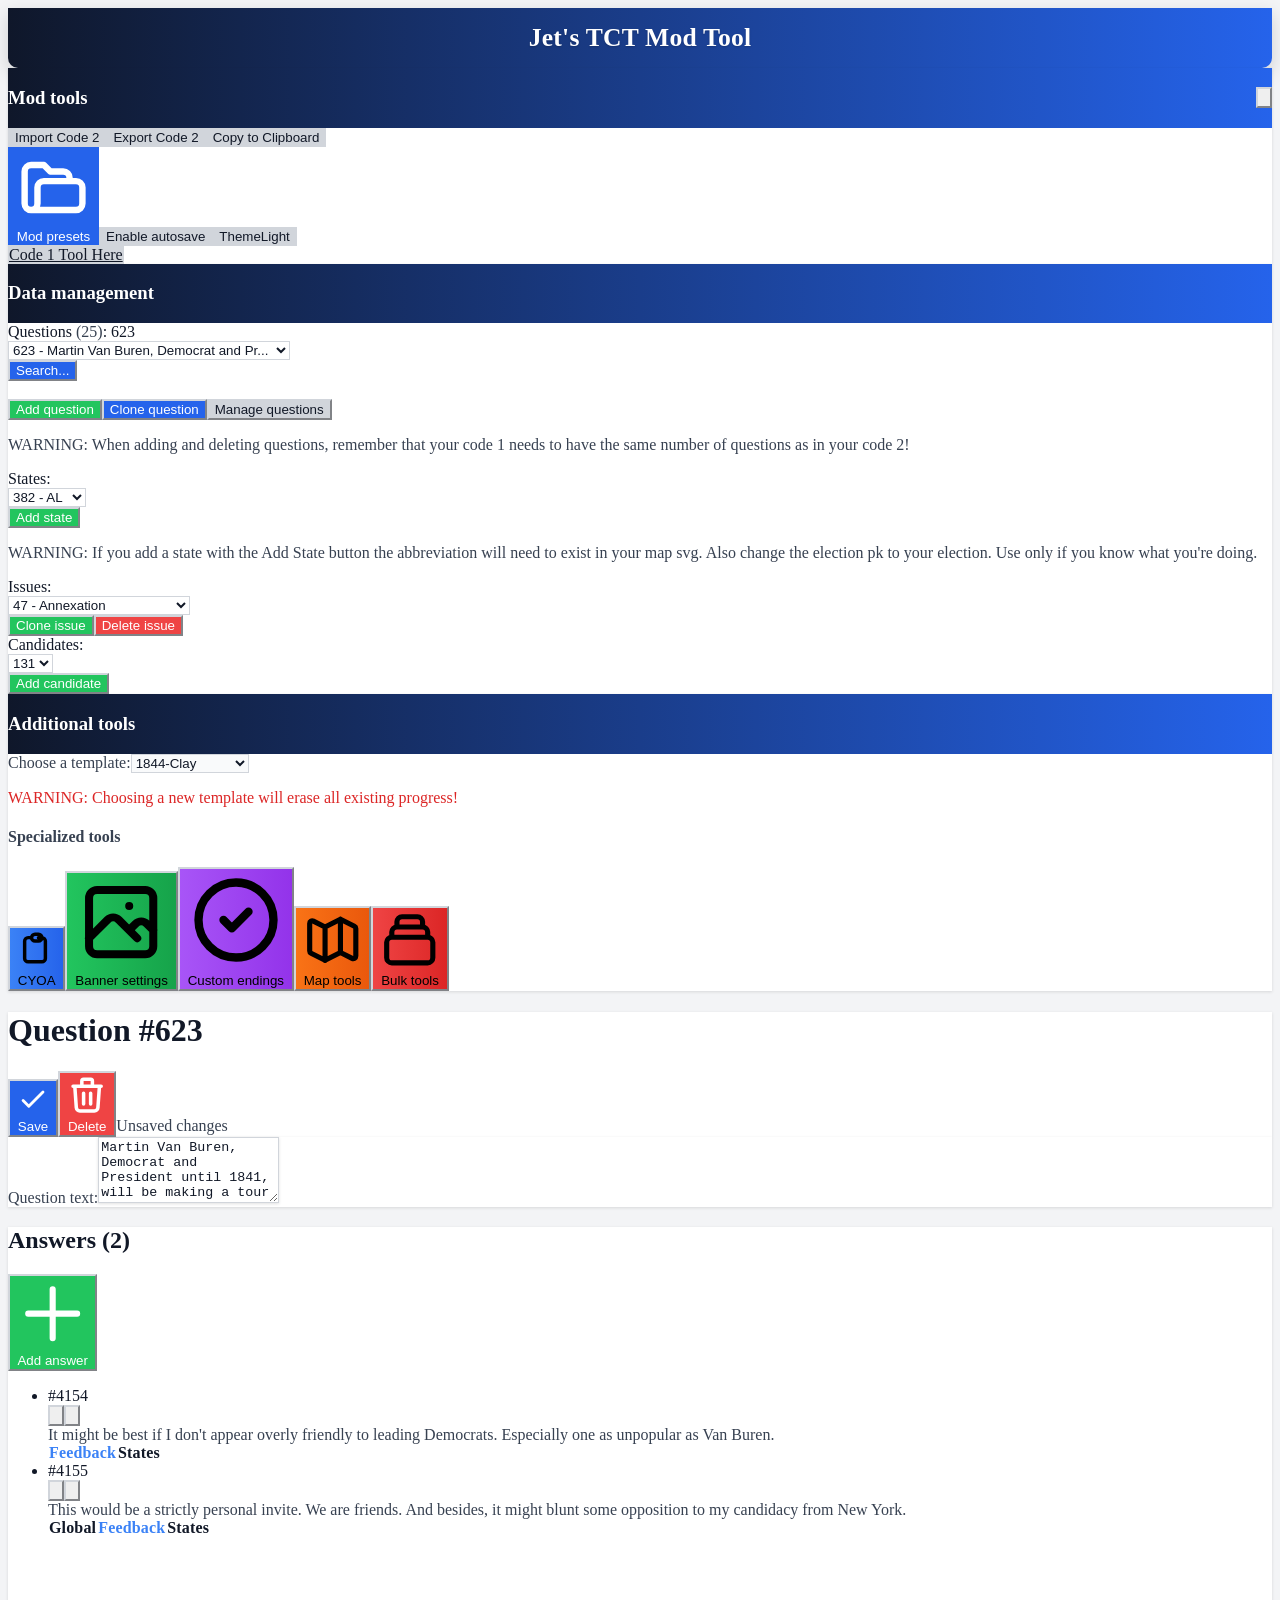
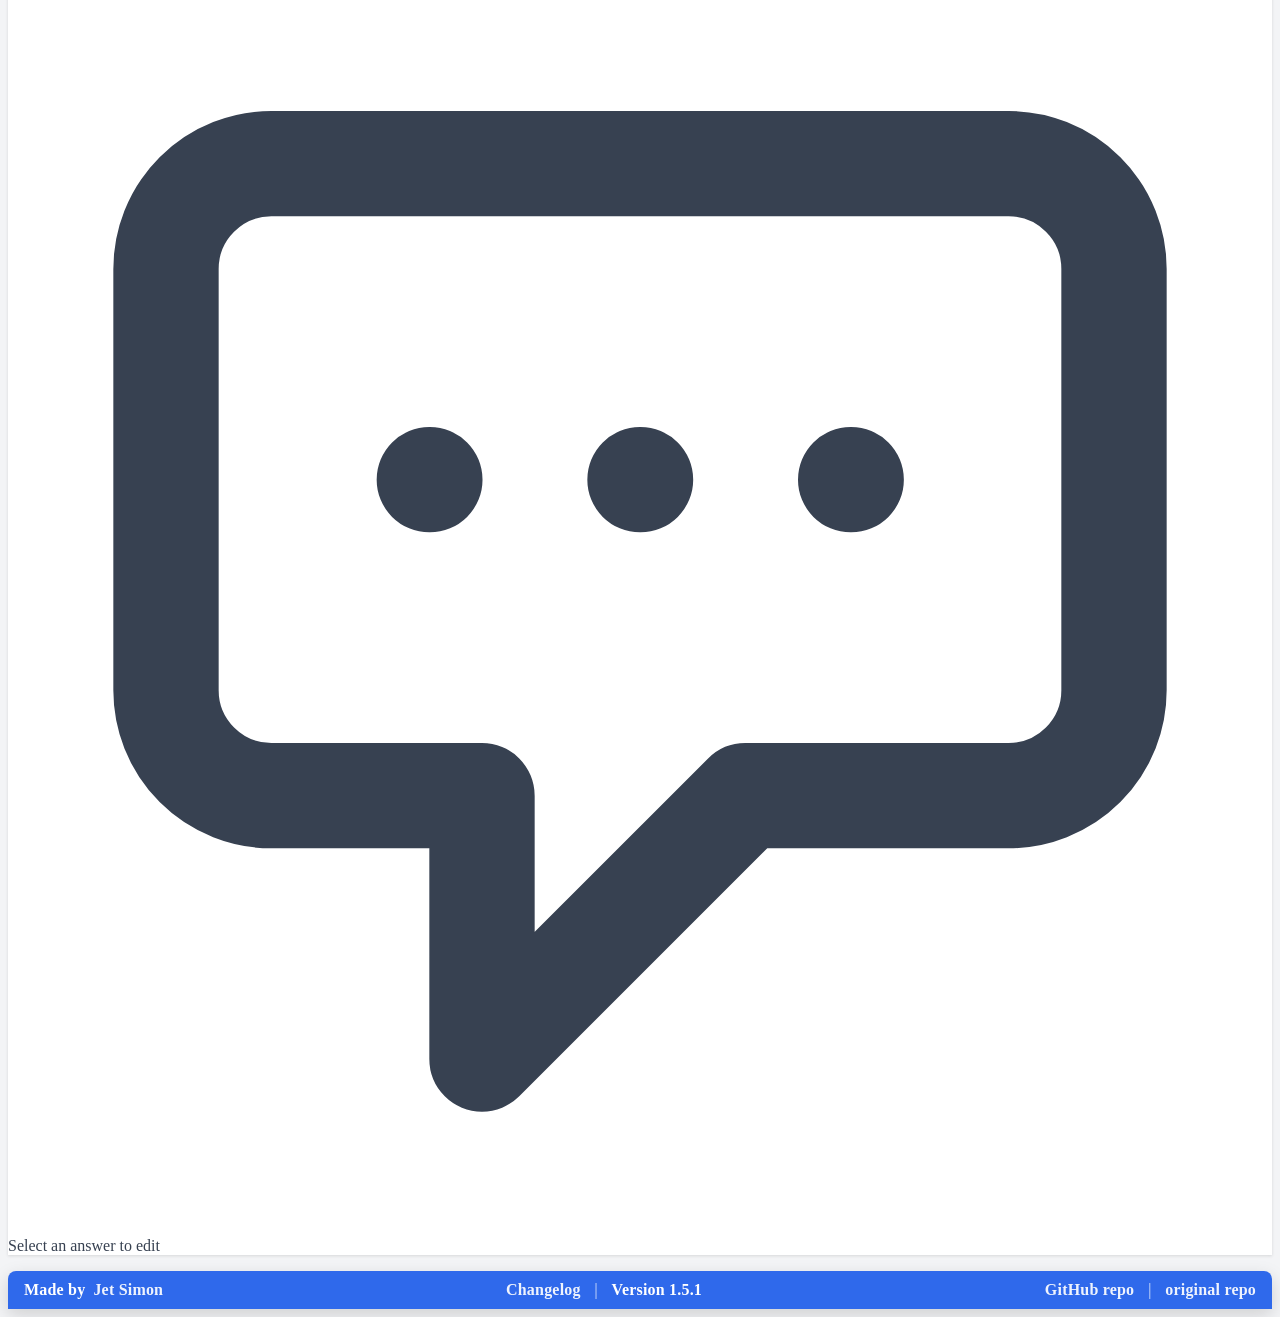
==== index.html @ e5948249 "formatting fix" ====
<!DOCTYPE html>
<html lang="en">

<head>
    <meta charset="UTF-8">
    <title>Jet's TCT Mod Tool</title>
    <meta name="viewport" content="width=device-width, initial-scale=1.0">
    <meta name="description" content="A tool for modding The Campaign Trail mods">
    <meta name="theme-color" content="#2563eb">

    <meta property="og:type" content="website">
    <meta property="og:url" content="https://strawberrymaster.github.io/tct-mod-tool/">
    <meta property="og:title" content="TCT Mod Tool">
    <meta property="og:description" content="A tool for modding The Campaign Trail mods, based off the original Jet's TCT Mod Tool">
    <meta property="og:image" content="https://i.pinimg.com/webp85/1200x/ae/42/0b/ae420b41441f707dc38dda3d0049e1ad.webp">
    <meta property="og:site_name" content="TCT Mod Tool">
    <meta property="og:locale" content="en_US">

    <meta name="twitter:card" content="summary_large_image">
    <meta name="twitter:title" content="TCT Mod Tool">
    <meta name="twitter:description" content="A tool for modding The Campaign Trail mods, based off the original Jet's TCT Mod Tool">
    <meta name="twitter:image" content="https://i.pinimg.com/webp85/1200x/ae/42/0b/ae420b41441f707dc38dda3d0049e1ad.webp">

    <link rel="manifest" href="tct.webmanifest">
    <link rel="icon" type="image/x-icon" href="https://strawberrymaster.github.io/files/wizardry.ico">
    <script src="./js/tailwind.js"></script>
    <script src="./js/vue3.js"></script>

    <style>
        @media only screen and (max-width: 1000px) {
            .starting-margins {
                position: relative !important;
                margin-bottom: 32px;
            }
        }

        .starting-margins {
            background-color: var(--card-bg);
            padding: 8px;
            border-radius: 16px;
            text-align: right;
            position: fixed;
            top: 16px;
            right: 16px;
            max-width: 500px;
        }

        @layer base {

            *,
            ::after,
            ::before,
            ::backdrop,
            ::file-selector-button {
                border-color: var(--border-color, currentColor);
            }
        }

        @layer base {

            button:not(:disabled),
            [role="button"]:not(:disabled) {
                cursor: pointer;
            }
        }

        .mt-2 select {
            background: var(--muted-surface);
        }

        .mt-2 textarea {
            background: var(--input-bg);
        }

        .mt-2 select,
        .mt-2 textarea {
            border-color: var(--border-color);
            box-shadow: none;
        }

        .border-blue-500 {
            border-color: var(--accent-blue) !important;
        }

        :root {
            --app-bg: #f3f4f6;
            --app-panel-bg: #e5e7eb;
            --app-editor-bg: #f3f4f6;
            --app-text: #111827;
            --card-bg: rgba(255, 255, 255, 0.65);
            --muted-surface: #e9e9ed;
            --input-bg: #ffffff;
            --border-color: #d1d5db;
            --brand-start: #0f172a;
            --brand-end: #2563eb;
            --header-contrast: #ffffff;
            --footer-bg: rgba(37, 99, 235, 0.95);
            --map-bg: #bfe6ff;
            --map-fill: #ff9494;
            --map-stroke: #111827;
        }

        html[data-theme="sepia"] {
            --app-bg: #f4eadb;
            --app-panel-bg: #eadac4;
            --app-editor-bg: #f8efe3;
            --app-text: #2f2518;
            --card-bg: rgba(255, 248, 236, 0.78);
            --muted-surface: #efe1cd;
            --input-bg: #fffaf2;
            --border-color: #d3c0a7;
            --brand-start: #5f3d1d;
            --brand-end: #c28539;
            --header-contrast: #fff8ed;
            --footer-bg: rgba(181, 122, 54, 0.95);
            --map-bg: #f0dcc2;
            --map-fill: #c97e58;
            --map-stroke: #4d3b2d;
        }

        html[data-theme="dark"] {
            --app-bg: #0b1220;
            --app-panel-bg: #111827;
            --app-editor-bg: #0f172a;
            --app-text: #e5e7eb;
            --card-bg: rgba(31, 41, 55, 0.85);
            --muted-surface: #374151;
            --input-bg: #111827;
            --border-color: #4b5563;
            --brand-start: #020617;
            --brand-end: #1d4ed8;
            --header-contrast: #f9fafb;
            --footer-bg: rgba(30, 64, 175, 0.95);
            --map-bg: #0f2237;
            --map-fill: #73b3ff;
            --map-stroke: #dbeafe;
        }

        html[data-theme="mallard"] {
            --app-bg: #eef3f3;
            --app-panel-bg: #dce5e5;
            --app-editor-bg: #f2f7f7;
            --app-text: #0f1a1a;
            --card-bg: rgba(255, 255, 255, 0.88);
            --muted-surface: #d4e0e0;
            --input-bg: #ffffff;
            --border-color: #b0c4c4;
            --brand-start: #006064;
            --brand-end: #00acc1;
            --header-contrast: #ffffff;
            --footer-bg: rgba(0, 150, 170, 0.92);
            --map-bg: #b2ebf2;
            --map-fill: #ff8a80;
            --map-stroke: #00363a;
        }

        html[data-theme="xp-olive"] {
            --app-bg: #ece9d8;
            --app-panel-bg: #d4d0c8;
            --app-editor-bg: #f0efe7;
            --app-text: #000000;
            --card-bg: rgba(255, 255, 255, 0.85);
            --muted-surface: #e0dccd;
            --input-bg: #ffffff;
            --border-color: #aca899;
            --brand-start: #4a5a1a;
            --brand-end: #8cb43a;
            --header-contrast: #ffffff;
            --footer-bg: rgba(107, 124, 42, 0.95);
            --map-bg: #e8edd0;
            --map-fill: #c97e58;
            --map-stroke: #000000;
        }

        html[data-theme="xp-silver"] {
            --app-bg: #f0f1f4;
            --app-panel-bg: #e0e2e8;
            --app-editor-bg: #f5f6f8;
            --app-text: #111827;
            --card-bg: rgba(255, 255, 255, 0.88);
            --muted-surface: #d4d6de;
            --input-bg: #ffffff;
            --border-color: #c4c7d0;
            --brand-start: #1f2937;
            --brand-end: #4b5563;
            --header-contrast: #ffffff;
            --footer-bg: rgba(75, 85, 99, 0.95);
            --map-bg: #d4d8e0;
            --map-fill: #f87171;
            --map-stroke: #1f2937;
        }

        html[data-theme="sepia"] .effect-chip {
            border-color: #c8b59d;
            box-shadow: inset 0 0 0 1px rgba(101, 67, 33, 0.08);
        }

        html[data-theme="sepia"] .effect-chip--feedback {
            background-color: #f0dbc0 !important;
            border-color: #c0842d !important;
            color: #6b3f19 !important;
        }

        html[data-theme="sepia"] .effect-chip--global {
            background-color: #e9d3ef !important;
            border-color: #a855f7 !important;
            color: #5b2c83 !important;
        }

        html[data-theme="sepia"] .effect-chip--issues {
            background-color: #dcebcf !important;
            border-color: #65a30d !important;
            color: #46621f !important;
        }

        html[data-theme="sepia"] .effect-chip--states {
            background-color: #f2d4bb !important;
            border-color: #ea580c !important;
            color: #8a4d18 !important;
        }

        html[data-theme="sepia"] .effect-chip--variables {
            background-color: #dde1f7 !important;
            border-color: #6366f1 !important;
            color: #3840a0 !important;
        }

        html[data-theme="sepia"] .answer-tab {
            color: #7c6a57 !important;
        }

        html[data-theme="sepia"] .answer-tab:hover {
            color: #4a3927 !important;
            border-color: #b99d80 !important;
            background-color: rgba(221, 200, 171, 0.45);
        }

        html[data-theme="sepia"] .answer-tab.tab-active {
            color: #b45309 !important;
            border-color: #d97706 !important;
            background: linear-gradient(180deg, rgba(240, 220, 193, 0.95), rgba(220, 192, 157, 0.55));
        }

        #map_container svg {
            background-color: var(--map-bg) !important;
            border: 1px solid var(--border-color);
            border-radius: 6px;
        }

        #map_container svg path {
            fill: var(--map-fill) !important;
            stroke: var(--map-stroke) !important;
            stroke-width: 1;
        }

        .effect-chip {
            border: 1px solid transparent;
            font-weight: 600;
            letter-spacing: 0.01em;
        }

        html[data-theme="dark"] .effect-chip {
            border-color: #475569;
            box-shadow: inset 0 0 0 1px rgba(15, 23, 42, 0.25);
        }

        html[data-theme="dark"] .effect-chip--feedback {
            background-color: #1e3a5f !important;
            border-color: #2563eb !important;
            color: #bfdbfe !important;
        }

        html[data-theme="dark"] .effect-chip--global {
            background-color: #3b1363 !important;
            border-color: #7c3aed !important;
            color: #e9d5ff !important;
        }

        html[data-theme="dark"] .effect-chip--issues {
            background-color: #133a28 !important;
            border-color: #22c55e !important;
            color: #bbf7d0 !important;
        }

        html[data-theme="dark"] .effect-chip--states {
            background-color: #5b2d10 !important;
            border-color: #f97316 !important;
            color: #fed7aa !important;
        }

        html[data-theme="dark"] .effect-chip--variables {
            background-color: #312e81 !important;
            border-color: #6366f1 !important;
            color: #c7d2fe !important;
        }

        html[data-theme="dark"] .answer-tab {
            color: #9ca3af !important;
        }

        html[data-theme="dark"] .answer-tab:hover {
            color: #e5e7eb !important;
            border-color: #475569 !important;
            background-color: rgba(30, 41, 59, 0.45);
        }

        html[data-theme="dark"] .answer-tab.tab-active {
            color: #93c5fd !important;
            border-color: #3b82f6 !important;
            background: linear-gradient(180deg, rgba(30, 58, 95, 0.65), rgba(30, 41, 59, 0.1));
        }

        html[data-theme="dark"] .bg-indigo-50 {
            background-color: #1e2a5f !important;
        }
        html[data-theme="dark"] .text-indigo-900 {
            color: #a5b4fc !important;
        }
        html[data-theme="dark"] .border-indigo-100 {
            border-color: #3730a3 !important;
        }
        html[data-theme="dark"] .bg-purple-50 {
            background-color: #2e1a5f !important;
        }
        html[data-theme="dark"] .text-purple-900 {
            color: #c4b5fd !important;
        }
        html[data-theme="dark"] .border-purple-100 {
            border-color: #5b21b6 !important;
        }
        html[data-theme="dark"] .bg-blue-100 {
            background-color: #1e3a5f !important;
        }
        html[data-theme="dark"] .text-blue-700 {
            color: #93c5fd !important;
        }
        html[data-theme="dark"] .text-blue-900 {
            color: #bfdbfe !important;
        }
        html[data-theme="dark"] .hover\:text-blue-900:hover {
            color: #dbeafe !important;
        }
        html[data-theme="dark"] .bg-purple-100 {
            background-color: #2e1a5f !important;
        }
        html[data-theme="dark"] .text-purple-800 {
            color: #c4b5fd !important;
        }
        html[data-theme="dark"] .hover\:bg-purple-200:hover {
            background-color: #4c1d95 !important;
        }
        html[data-theme="dark"] .bg-amber-100 {
            background-color: #422006 !important;
        }

        html[data-theme="mallard"] .effect-chip {
            border-color: #b0c4c4;
            box-shadow: inset 0 0 0 1px rgba(0, 96, 100, 0.08);
        }

        html[data-theme="mallard"] .effect-chip--feedback {
            background-color: #dff5f8 !important;
            border-color: #00acc1 !important;
            color: #006064 !important;
        }

        html[data-theme="mallard"] .effect-chip--global {
            background-color: #e9d5ff !important;
            border-color: #a855f7 !important;
            color: #5b2c83 !important;
        }

        html[data-theme="mallard"] .effect-chip--issues {
            background-color: #e0f2e9 !important;
            border-color: #00897b !important;
            color: #004d40 !important;
        }

        html[data-theme="mallard"] .effect-chip--states {
            background-color: #fff3e0 !important;
            border-color: #ff7043 !important;
            color: #bf360c !important;
        }

        html[data-theme="mallard"] .effect-chip--variables {
            background-color: #dde1f7 !important;
            border-color: #6366f1 !important;
            color: #3840a0 !important;
        }

        html[data-theme="mallard"] .answer-tab {
            color: #6b8a8a !important;
        }

        html[data-theme="mallard"] .answer-tab:hover {
            color: #004d40 !important;
            border-color: #80cbc4 !important;
            background-color: rgba(0, 150, 170, 0.06);
        }

        html[data-theme="mallard"] .answer-tab.tab-active {
            color: #00838f !important;
            border-color: #00acc1 !important;
            background: linear-gradient(180deg, rgba(178, 235, 242, 0.95), rgba(128, 203, 196, 0.4));
        }

        html[data-theme="xp-olive"] .effect-chip {
            border-color: #aca899;
            box-shadow: inset 0 0 0 1px rgba(0, 0, 0, 0.06);
        }

        html[data-theme="xp-olive"] .effect-chip--feedback {
            background-color: #e6edc8 !important;
            border-color: #6b7c2a !important;
            color: #3d4a10 !important;
        }

        html[data-theme="xp-olive"] .effect-chip--global {
            background-color: #e9d5ff !important;
            border-color: #a855f7 !important;
            color: #5b2c83 !important;
        }

        html[data-theme="xp-olive"] .effect-chip--issues {
            background-color: #d4edda !important;
            border-color: #39a64e !important;
            color: #1e6b2e !important;
        }

        html[data-theme="xp-olive"] .effect-chip--states {
            background-color: #fee2d4 !important;
            border-color: #ea580c !important;
            color: #8a4d18 !important;
        }

        html[data-theme="xp-olive"] .effect-chip--variables {
            background-color: #dde1f7 !important;
            border-color: #6366f1 !important;
            color: #3840a0 !important;
        }

        html[data-theme="xp-olive"] .answer-tab {
            color: #6b7280 !important;
        }

        html[data-theme="xp-olive"] .answer-tab:hover {
            color: #111827 !important;
            border-color: #9ca3af !important;
            background-color: rgba(0, 0, 0, 0.04);
        }

        html[data-theme="xp-olive"] .answer-tab.tab-active {
            color: #6b7c2a !important;
            border-color: #8cb43a !important;
            background: linear-gradient(180deg, rgba(230, 237, 200, 0.95), rgba(200, 210, 165, 0.55));
        }

        html[data-theme="xp-silver"] .effect-chip {
            border-color: #c4c7d0;
            box-shadow: inset 0 0 0 1px rgba(31, 41, 55, 0.08);
        }

        html[data-theme="xp-silver"] .effect-chip--feedback {
            background-color: #e2e8f0 !important;
            border-color: #4b5563 !important;
            color: #1f2937 !important;
        }

        html[data-theme="xp-silver"] .effect-chip--global {
            background-color: #e9d5ff !important;
            border-color: #a855f7 !important;
            color: #5b2c83 !important;
        }

        html[data-theme="xp-silver"] .effect-chip--issues {
            background-color: #d1fae5 !important;
            border-color: #059669 !important;
            color: #065f46 !important;
        }

        html[data-theme="xp-silver"] .effect-chip--states {
            background-color: #fed7aa !important;
            border-color: #ea580c !important;
            color: #9a3412 !important;
        }

        html[data-theme="xp-silver"] .effect-chip--variables {
            background-color: #dde1f7 !important;
            border-color: #6366f1 !important;
            color: #3840a0 !important;
        }

        html[data-theme="xp-silver"] .answer-tab {
            color: #6b7280 !important;
        }

        html[data-theme="xp-silver"] .answer-tab:hover {
            color: #111827 !important;
            border-color: #9ca3af !important;
            background-color: rgba(8, 145, 178, 0.06);
        }

        html[data-theme="xp-silver"] .answer-tab.tab-active {
            color: #1f2937 !important;
            border-color: #4b5563 !important;
            background: linear-gradient(180deg, rgba(226, 232, 240, 0.95), rgba(196, 200, 212, 0.5));
        }

        body {
            background: var(--app-bg);
            color: var(--app-text);
        }

        #app {
            background: var(--app-panel-bg);
        }

        #editor {
            background: var(--app-editor-bg);
        }

        .bg-white {
            background-color: var(--utility-bg-white) !important;
            color: var(--app-text);
        }

        .bg-white\/90 {
            background-color: var(--utility-bg-white-90) !important;
            color: var(--app-text);
        }

        .bg-gray-50 {
            background-color: var(--utility-bg-gray-50) !important;
            color: var(--app-text);
        }

        .bg-gray-100 {
            background-color: var(--utility-bg-gray-100) !important;
            color: var(--app-text);
        }

        .bg-gray-200 {
            background-color: var(--utility-bg-gray-200) !important;
            color: var(--app-text);
        }

        .bg-gray-300 {
            background-color: var(--utility-bg-gray-300) !important;
            color: var(--app-text);
        }

        .bg-blue-50 {
            background-color: var(--utility-bg-blue-50) !important;
            color: var(--app-text) !important;
        }

        .hover\:bg-gray-50:hover {
            background-color: var(--utility-hover-gray-50) !important;
        }

        .hover\:bg-gray-100:hover {
            background-color: var(--utility-hover-gray-100) !important;
        }

        .hover\:bg-gray-300:hover,
        .hover\:bg-gray-400:hover,
        .hover\:bg-gray-500:hover,
        .hover\:bg-gray-600:hover,
        .hover\:bg-gray-700:hover {
            background-color: var(--utility-hover-gray-300) !important;
        }

        .text-gray-500,
        .text-gray-400,
        .text-gray-600,
        .text-gray-700,
        .text-gray-800,
        .text-gray-900,
        .text-black {
            color: var(--utility-text-gray) !important;
        }

        .hover\:text-black:hover {
            color: var(--utility-hover-text-black) !important;
        }

        .hover\:text-gray-700:hover,
        .hover\:text-gray-800:hover,
        .hover\:text-gray-900:hover {
            color: var(--utility-hover-text-gray) !important;
        }

        .bg-indigo-200,
        .bg-purple-200 {
            background-color: var(--utility-bg-indigo-200) !important;
            color: var(--app-text) !important;
            border: 1px solid var(--border-color);
        }

        .border,
        .border-gray-200,
        .border-gray-300,
        .border-gray-400 {
            border-color: var(--utility-border) !important;
        }

        input,
        textarea,
        select {
            background-color: var(--utility-input-bg);
            color: var(--utility-input-text);
            border-color: var(--utility-input-border);
        }

        input::placeholder,
        textarea::placeholder {
            color: var(--utility-input-placeholder);
        }

        input:focus,
        textarea:focus,
        select:focus {
            outline-color: var(--utility-input-focus);
        }

        .shadow,
        .shadow-sm,
        .shadow-lg,
        .shadow-xl,
        .shadow-xs {
            box-shadow: var(--utility-shadow) !important;
        }

        .border-emerald-500 { border-color: var(--card-border-emerald) !important; }
        .border-blue-400 { border-color: var(--card-border-blue) !important; }
        .border-teal-400 { border-color: var(--card-border-teal) !important; }
        .border-indigo-400 { border-color: var(--card-border-indigo) !important; }
        .border-purple-400 { border-color: var(--card-border-purple) !important; }
        .border-amber-300,
        .border-amber-200,
        .border-yellow-400 { border-color: var(--banner-border) !important; }
        .bg-amber-50 { background-color: var(--amber-bg) !important; }
        .text-amber-700,
        .text-amber-950 { color: var(--amber-text) !important; }
        .text-red-600 { color: var(--text-red-600) !important; }
        .text-green-600 { color: var(--text-green-600) !important; }
        .hover\:text-red-800:hover { color: var(--text-red-600) !important; }
        .text-blue-600 { color: var(--accent-blue) !important; }
        .text-blue-600.font-semibold { color: var(--accent-blue) !important; }
        .hover\:text-blue-800:hover { color: var(--gradient-to-blue) !important; }
        .hover\:text-gray-200:hover { color: rgba(255, 255, 255, 0.8) !important; }

        .bg-gradient-to-r {
            background-image: linear-gradient(to right, var(--gradient-from), var(--gradient-to));
        }
        .from-blue-500 { --gradient-from: var(--gradient-from-blue); }
        .to-blue-600 { --gradient-to: var(--gradient-to-blue); }
        .hover\:from-blue-600:hover { --gradient-from: var(--gradient-from-blue-hover); }
        .hover\:to-blue-700:hover { --gradient-to: var(--gradient-to-blue-hover); }
        .from-green-500 { --gradient-from: var(--gradient-from-green); }
        .to-green-600 { --gradient-to: var(--gradient-to-green); }
        .hover\:from-green-600:hover { --gradient-from: var(--gradient-from-green-hover); }
        .hover\:to-green-700:hover { --gradient-to: var(--gradient-to-green-hover); }
        .from-purple-500 { --gradient-from: var(--gradient-from-purple); }
        .to-purple-600 { --gradient-to: var(--gradient-to-purple); }
        .hover\:from-purple-600:hover { --gradient-from: var(--gradient-from-purple-hover); }
        .hover\:to-purple-700:hover { --gradient-to: var(--gradient-to-purple-hover); }
        .from-orange-500 { --gradient-from: var(--gradient-from-orange); }
        .to-orange-600 { --gradient-to: var(--gradient-to-orange); }
        .hover\:from-orange-600:hover { --gradient-from: var(--gradient-from-orange-hover); }
        .hover\:to-orange-700:hover { --gradient-to: var(--gradient-to-orange-hover); }
        .from-red-500 { --gradient-from: var(--gradient-from-red); }
        .to-red-600 { --gradient-to: var(--gradient-to-red); }
        .hover\:from-red-600:hover { --gradient-from: var(--gradient-from-red-hover); }
        .hover\:to-red-700:hover { --gradient-to: var(--gradient-to-red-hover); }

        .accent-red-500 { accent-color: var(--accent-red) !important; }
        .accent-green-500 { accent-color: var(--accent-green) !important; }
        .accent-blue-500 { accent-color: var(--accent-blue) !important; }

        .text-red-500 { color: var(--text-red-600) !important; }
        .text-blue-800 { color: var(--accent-blue) !important; }
        .text-amber-800,
        .text-amber-900 { color: var(--amber-text) !important; }
        .hover\:text-blue-600:hover { color: var(--accent-blue) !important; }
        .hover\:border-red-300:hover { border-color: var(--text-red-600) !important; }
        .hover\:bg-red-50:hover { background-color: var(--utility-bg-gray-100) !important; }

        .bg-blue-500 { background-color: var(--control-primary-bg) !important; color: var(--control-primary-text) !important; }
        .bg-blue-600 { background-color: var(--control-primary-hover) !important; color: var(--control-primary-text) !important; }
        .hover\:bg-blue-600:hover { background-color: var(--control-primary-hover) !important; }
        .hover\:bg-blue-700:hover { background-color: var(--gradient-to-blue-hover) !important; }

        .bg-green-500 { background-color: var(--accent-green) !important; color: #ffffff !important; }
        .hover\:bg-green-600:hover { background-color: var(--gradient-to-green) !important; }

        .bg-red-500 { background-color: var(--accent-red) !important; color: #ffffff !important; }
        .hover\:bg-red-600:hover { background-color: var(--gradient-to-red) !important; }

        .bg-indigo-500 { background-color: var(--card-border-indigo) !important; color: #ffffff !important; }
        .hover\:bg-indigo-600:hover { background-color: #6366f1 !important; }
        .bg-indigo-600 { background-color: #6366f1 !important; color: #ffffff !important; }

        .bg-gray-500 { background-color: var(--control-bg) !important; color: var(--control-text) !important; }
        .bg-gray-500.hover\:bg-gray-600:hover { background-color: var(--control-bg-hover) !important; color: #ffffff !important; }
        .bg-gray-800 { background-color: var(--brand-start) !important; color: var(--header-contrast) !important; }

        .focus\:border-blue-500:focus { border-color: var(--utility-input-focus) !important; }
        .focus\:ring-blue-400:focus { --tw-ring-color: var(--utility-input-focus) !important; }
        .focus\:ring-blue-500:focus { --tw-ring-color: var(--utility-input-focus) !important; }

        .bg-yellow-50,
        .bg-yellow-100 { background-color: var(--amber-bg) !important; }
        .text-yellow-900 { color: var(--amber-text) !important; }
        .border-yellow-200 { border-color: var(--banner-border) !important; }

        #app { background: var(--app-bg) !important; }
        #editor { background: var(--app-editor-bg) !important; }

        .theme-app-header,
        .theme-app-footer {
            display: flex;
            align-items: center;
            justify-content: center;
            color: var(--header-contrast);
            background: linear-gradient(90deg, var(--brand-start), var(--brand-end));
            box-shadow: 0 6px 18px rgba(0, 0, 0, 0.15);
            text-align: center;
            padding: 1rem 1.25rem;
            font-weight: 700;
            letter-spacing: 0.2px;
        }

        .theme-app-header {
            font-size: 1.6rem;
            line-height: 1.1;
            text-shadow: 0 1px 2px rgba(0, 0, 0, 0.2);
            border-bottom-left-radius: 10px;
            border-bottom-right-radius: 10px;
        }

        .theme-app-footer {
            display: flex;
            align-items: center;
            justify-content: space-between;
            gap: 0.75rem;
            color: var(--header-contrast);
            background: var(--footer-bg);
            box-shadow: 0 6px 18px rgba(0, 0, 0, 0.15);
            text-align: center;
            padding: 0.6rem 1rem;
            font-weight: 600;
            border-top-left-radius: 8px;
            border-top-right-radius: 8px;
            flex-wrap: wrap;
        }

        .theme-app-footer .footer-left,
        .theme-app-footer .footer-center,
        .theme-app-footer .footer-right {
            display: flex;
            align-items: center;
            gap: 0.5rem;
            white-space: nowrap;
        }

        .theme-app-footer a {
            color: var(--header-contrast);
            opacity: 0.92;
            text-decoration: none;
        }

        .theme-app-footer a:hover {
            text-decoration: underline;
            opacity: 1;
        }

        .theme-app-footer .sep {
            color: var(--header-contrast);
            opacity: 0.6;
            margin: 0 0.35rem;
            user-select: none;
        }

        .theme-panel {
            background: var(--toolbar-panel-bg);
            border-color: var(--toolbar-panel-border);
            color: var(--app-text);
        }

        .theme-panel-header {
            display: flex;
            align-items: center;
            justify-content: space-between;
            color: var(--toolbar-header-text);
            background: linear-gradient(90deg, var(--toolbar-header-start), var(--toolbar-header-end));
        }

        .theme-panel-header h3,
        .theme-panel-header p,
        .theme-panel-header button {
            color: inherit;
        }

        .theme-panel-header button:hover {
            color: rgba(255, 255, 255, 0.95);
        }

        .theme-control {
            background: var(--control-bg);
            color: var(--control-text);
            border: 1px solid var(--toolbar-panel-border);
        }

        .theme-control:hover {
            background: var(--control-bg-hover);
        }

        .theme-control--primary {
            background: var(--control-primary-bg);
            color: var(--control-primary-text);
            border-color: var(--control-primary-bg);
        }

        .theme-control--primary:hover {
            background: var(--control-primary-hover);
        }

        .theme-control--accent {
            background: var(--control-accent-bg);
            color: var(--control-accent-text);
            border-color: var(--control-accent-bg);
        }

        .theme-control--accent:hover {
            background: var(--control-primary-hover);
        }

        @media (max-width: 640px) {
            .theme-app-footer {
                font-size: 0.85rem;
                gap: 0.5rem;
                padding: 0.5rem 0.75rem;
                justify-content: center;
            }

            .theme-app-footer .footer-left,
            .theme-app-footer .footer-center,
            .theme-app-footer .footer-right {
                flex-basis: 100%;
                justify-content: center;
            }
        }
    </style>
</head>

<body>

    <div class="theme-app-header" role="banner" aria-label="Jet's TCT Mod Tool header">
        <div>
            Jet's TCT Mod Tool
        </div>
    </div>

    <div id="app" class="bg-gray-200 w-auto flex flex-col md:flex-row mx-auto">
        <div class="sm:w-1/3 md:w-1/4 mx-auto" id="pickers">
            <toolbar></toolbar>
            <unified-data-picker></unified-data-picker>
            <unified-tools-picker></unified-tools-picker>
        </div>

        <div class="bg-gray-100 sm:2/3 md:w-4/5" id="editor">
            <editor></editor>
        </div>
    </div>

    <div class="theme-app-footer" role="contentinfo" aria-label="Footer">
        <div class="footer-left">Made by <a class="hover:text-gray-200" href="https://jetsimon.com/">Jet Simon</a></div>

        <div class="footer-center">
            <a href="./changelog.html">Changelog</a>
            <span class="sep">|</span>
            <span>Version 1.5.1</span>
        </div>

        <div class="footer-right">
            <a href="https://github.com/StrawberryMaster/tct-mod-tool">GitHub repo</a>
            <span class="sep">|</span>
            <a href="https://github.com/JetSimon/Jets-The-Campaign-Trail-Mod-Tool-Website">original repo</a>
        </div>
    </div>

    <script src="js/db.js"></script>
    <script src="js/engine.js"></script>
    <script src="js/base.js"></script>
    <script src="js/components/editor.js"></script>
    <script src="js/components/pickers.js"></script>
    <script src="js/components/questionAnswer.js"></script>
    <script src="js/components/stateCandidateIssues.js"></script>
    <script src="js/components/cyoa.js"></script>
    <script src="js/components/bannerSettings.js"></script>
    <script src="js/components/endings.js"></script>
    <script src="js/components/mapping.js"></script>
    <script src="js/components/bulk.js"></script>
    <script src="js/vueInit.js"></script>
    <script>
        if ('serviceWorker' in navigator) {
            window.addEventListener('load', () => {
                navigator.serviceWorker.register('./sw.js')
                    .then(reg => console.log('Service Worker registered!'))
                    .catch(err => console.log('Service Worker registration failed', err));
            });
        }
    </script>
</body>

</html>
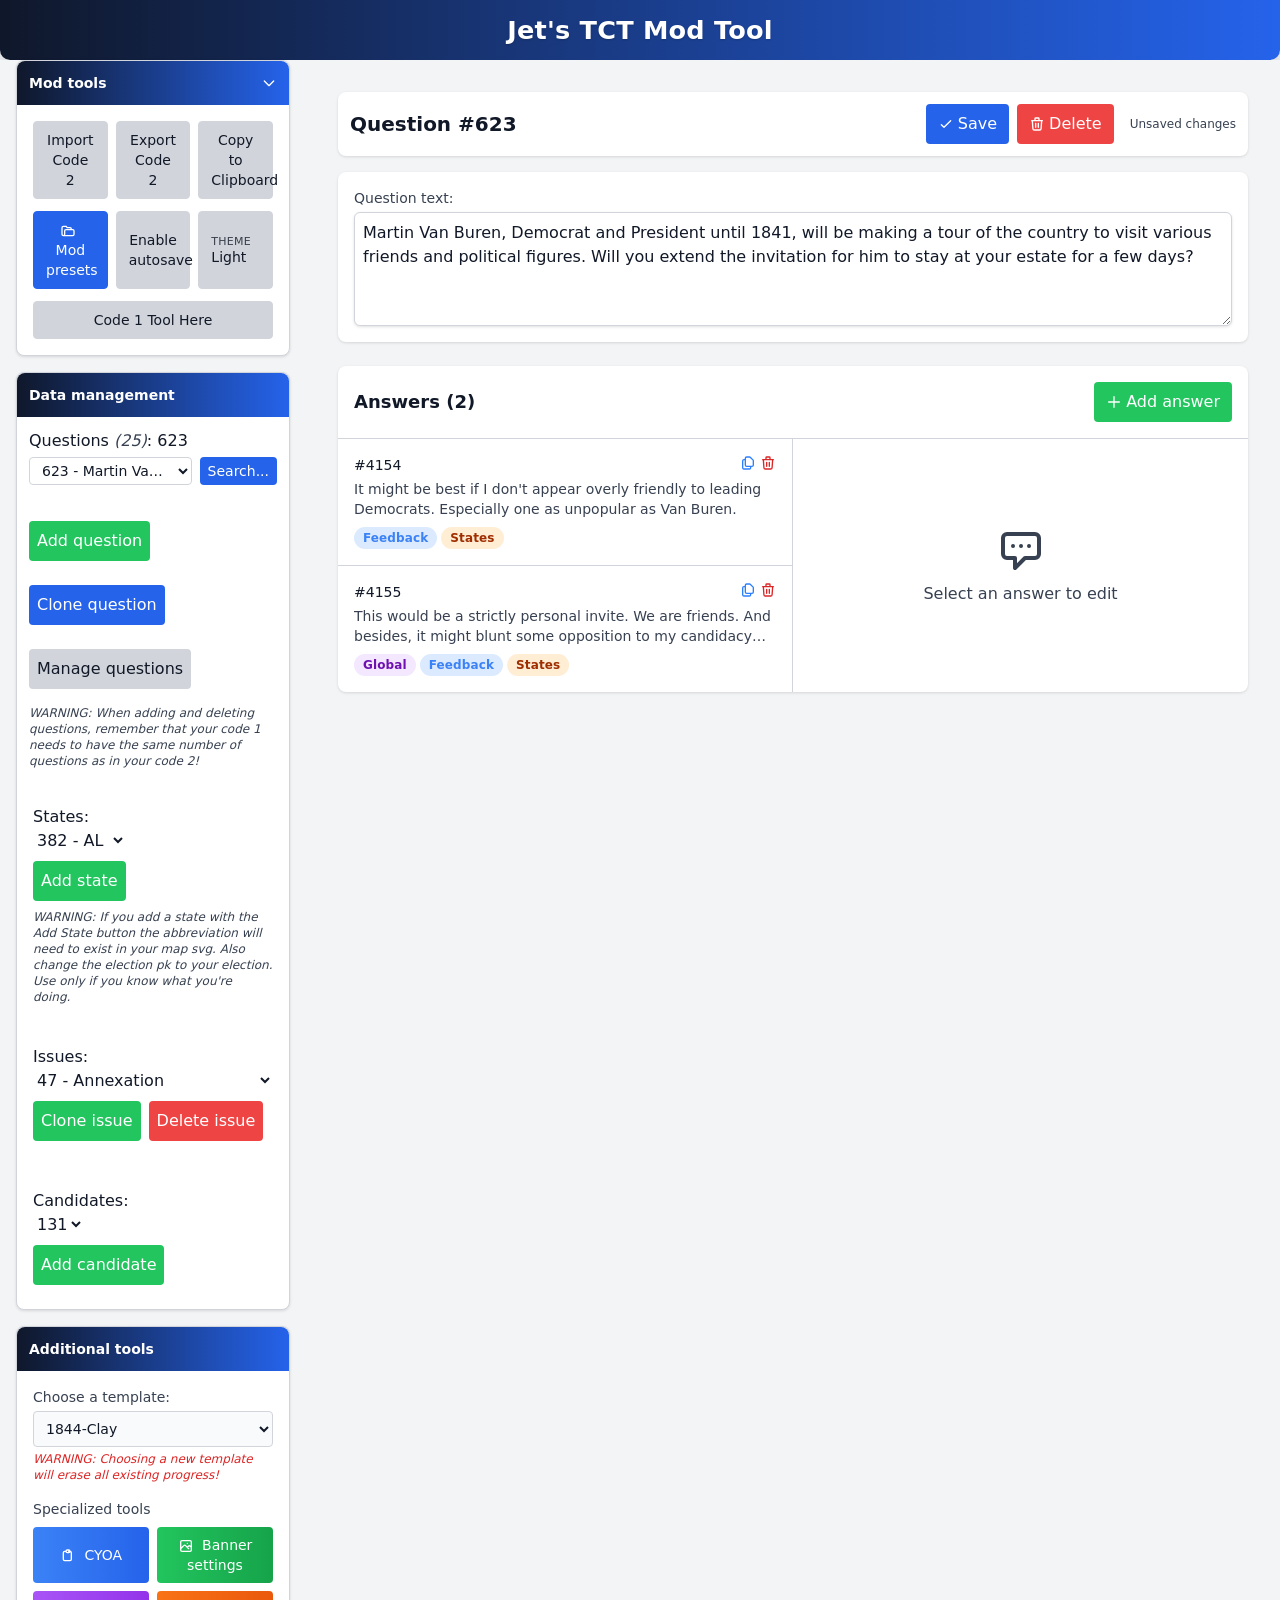
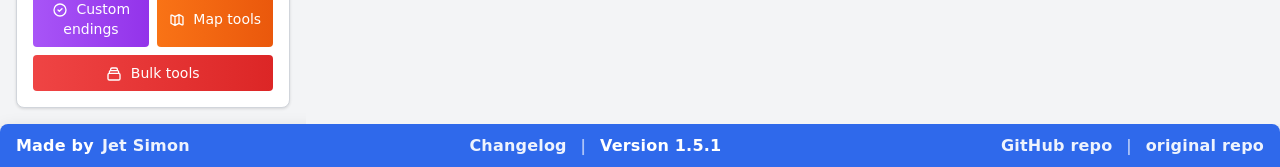
==== commit 2eb4cb4e: "Added two extra dark themes" ====
--- a/index.html
+++ b/index.html
@@ -504,6 +504,132 @@
             color: #1f2937 !important;
             border-color: #4b5563 !important;
             background: linear-gradient(180deg, rgba(226, 232, 240, 0.95), rgba(196, 200, 212, 0.5));
+        }
+
+        html[data-theme="xp-zune"] .effect-chip {
+            border-color: #404040;
+            box-shadow: inset 0 0 0 1px rgba(224, 90, 16, 0.15);
+        }
+
+        html[data-theme="xp-zune"] .effect-chip--feedback {
+            background-color: #2a1810 !important;
+            border-color: #e05a10 !important;
+            color: #ff9e75 !important;
+        }
+
+        html[data-theme="xp-zune"] .effect-chip--global {
+            background-color: #2c1a35 !important;
+            border-color: #8b5cf6 !important;
+            color: #d8b4fe !important;
+        }
+
+        html[data-theme="xp-zune"] .effect-chip--issues {
+            background-color: #12281e !important;
+            border-color: #10b981 !important;
+            color: #a7f3d0 !important;
+        }
+
+        html[data-theme="xp-zune"] .effect-chip--states {
+            background-color: #2e1d10 !important;
+            border-color: #ea580c !important;
+            color: #ffedd5 !important;
+        }
+
+        html[data-theme="xp-zune"] .effect-chip--variables {
+            background-color: #1a1e35 !important;
+            border-color: #3b82f6 !important;
+            color: #bfdbfe !important;
+        }
+
+        html[data-theme="xp-zune"] .answer-tab {
+            color: #a3a3a3 !important;
+        }
+
+        html[data-theme="xp-zune"] .answer-tab:hover {
+            color: #ffffff !important;
+            border-color: #525252 !important;
+            background-color: rgba(224, 90, 16, 0.08);
+        }
+
+        html[data-theme="xp-zune"] .answer-tab.tab-active {
+            color: #ff9e75 !important;
+            border-color: #e05a10 !important;
+            background: linear-gradient(180deg, rgba(224, 90, 16, 0.25), rgba(38, 38, 38, 0.45));
+        }
+        html[data-theme="xp-royale-dark"] .effect-chip {
+            border-color: #2a3668;
+            box-shadow: inset 0 0 0 1px rgba(0, 85, 255, 0.2);
+        }
+
+        html[data-theme="xp-royale-dark"] .effect-chip--feedback {
+            background-color: #0b1a3d !important;
+            border-color: #0055ff !important;
+            color: #93c5fd !important;
+        }
+
+        html[data-theme="xp-royale-dark"] .effect-chip--global {
+            background-color: #22123d !important;
+            border-color: #a855f7 !important;
+            color: #e9d5ff !important;
+        }
+
+        html[data-theme="xp-royale-dark"] .effect-chip--issues {
+            background-color: #09261a !important;
+            border-color: #10b981 !important;
+            color: #a7f3d0 !important;
+        }
+
+        html[data-theme="xp-royale-dark"] .effect-chip--states {
+            background-color: #2e1d10 !important;
+            border-color: #ea580c !important;
+            color: #ffedd5 !important;
+        }
+
+        html[data-theme="xp-royale-dark"] .effect-chip--variables {
+            background-color: #0a254a !important;
+            border-color: #00d4ff !important;
+            color: #b3f4ff !important;
+        }
+
+        html[data-theme="xp-royale-dark"] .answer-tab {
+            color: #94a3b8 !important;
+        }
+
+        html[data-theme="xp-royale-dark"] .answer-tab:hover {
+            color: #ffffff !important;
+            border-color: #3b4b7c !important;
+            background-color: rgba(0, 85, 255, 0.1);
+        }
+
+        html[data-theme="xp-royale-dark"] .answer-tab.tab-active {
+            color: #60a5fa !important;
+            border-color: #0055ff !important;
+            background: linear-gradient(180deg, rgba(0, 85, 255, 0.2), rgba(18, 24, 48, 0.45));
+        }
+
+        html[data-theme="xp-zune"] .bg-indigo-50,
+        html[data-theme="xp-royale-dark"] .bg-indigo-50 {
+            background-color: #1e2547 !important;
+        }
+        html[data-theme="xp-zune"] .text-indigo-900,
+        html[data-theme="xp-royale-dark"] .text-indigo-900 {
+            color: #cbd5e1 !important;
+        }
+        html[data-theme="xp-zune"] .border-indigo-100,
+        html[data-theme="xp-royale-dark"] .border-indigo-100 {
+            border-color: #3b4b7c !important;
+        }
+        html[data-theme="xp-zune"] .bg-purple-50,
+        html[data-theme="xp-royale-dark"] .bg-purple-50 {
+            background-color: #24143a !important;
+        }
+        html[data-theme="xp-zune"] .text-purple-900,
+        html[data-theme="xp-royale-dark"] .text-purple-900 {
+            color: #e9d5ff !important;
+        }
+        html[data-theme="xp-zune"] .border-purple-100,
+        html[data-theme="xp-royale-dark"] .border-purple-100 {
+            border-color: #581c87 !important;
         }
 
         body {
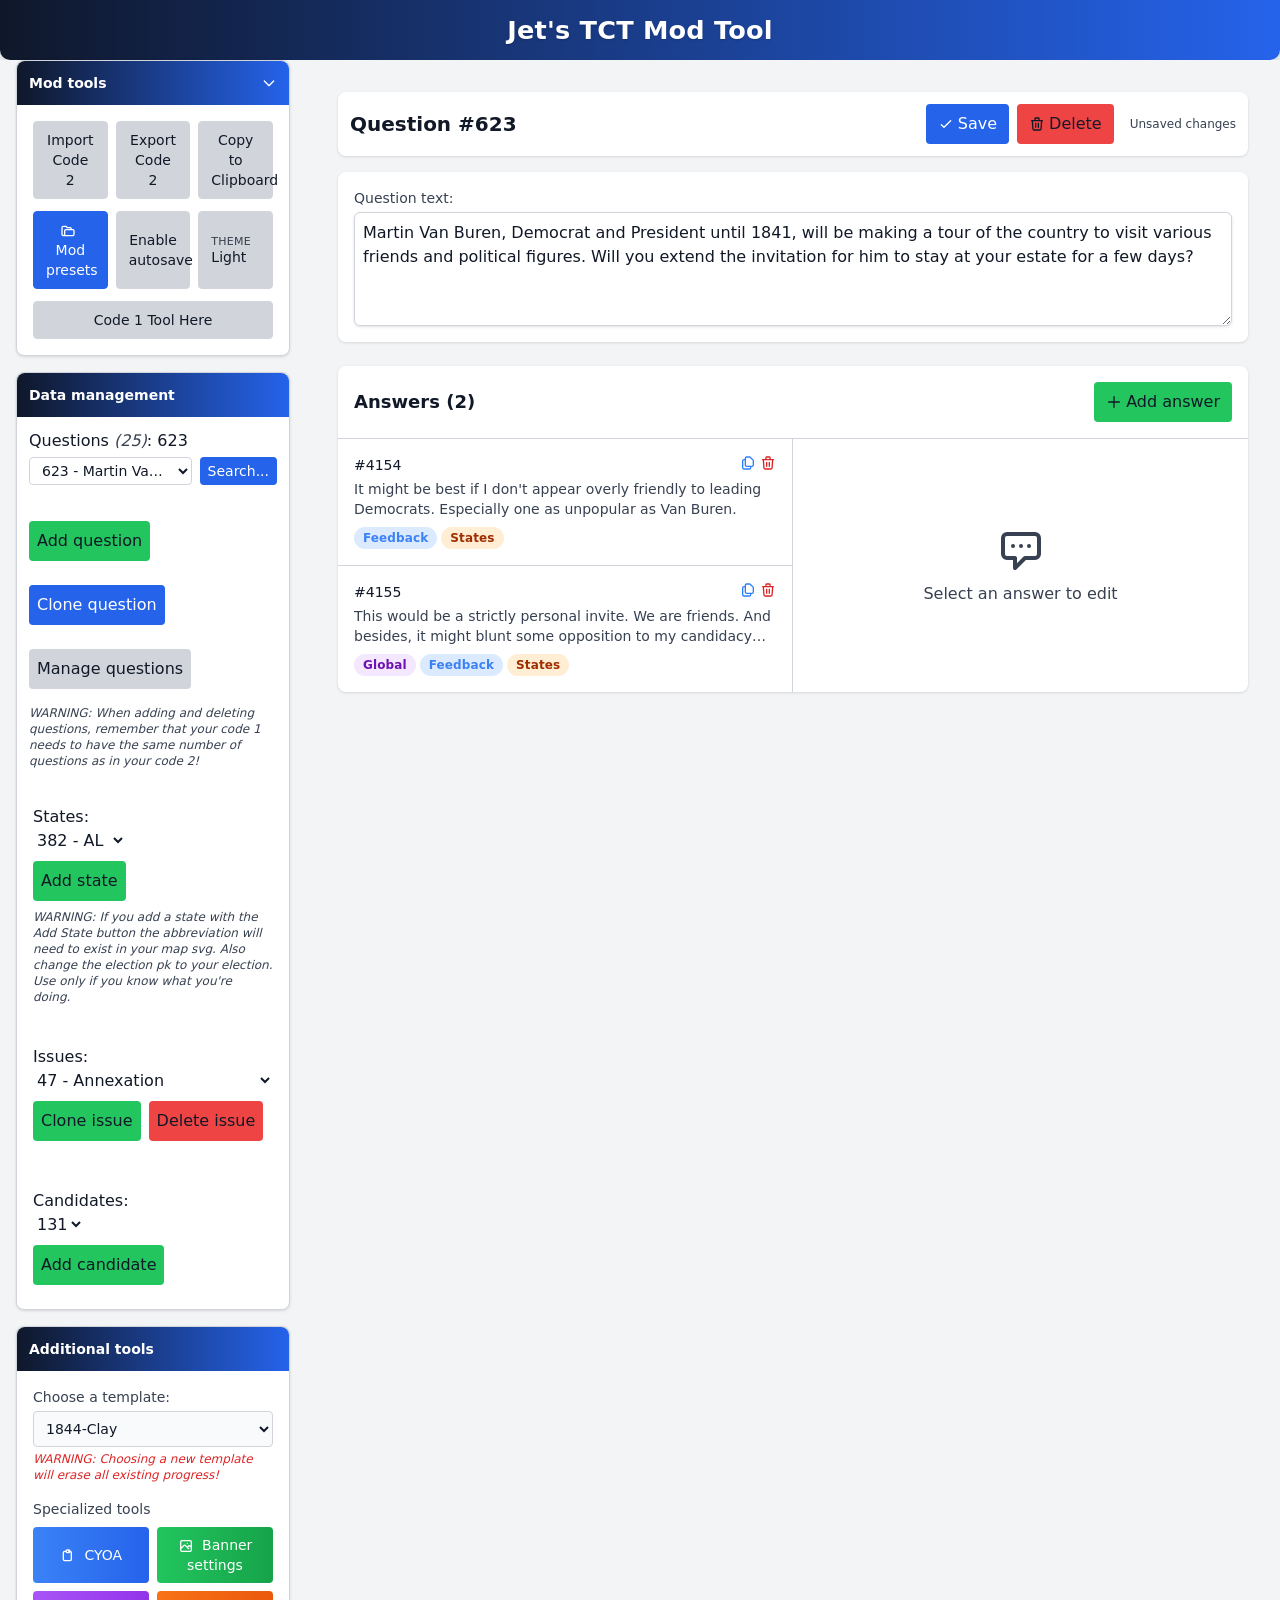
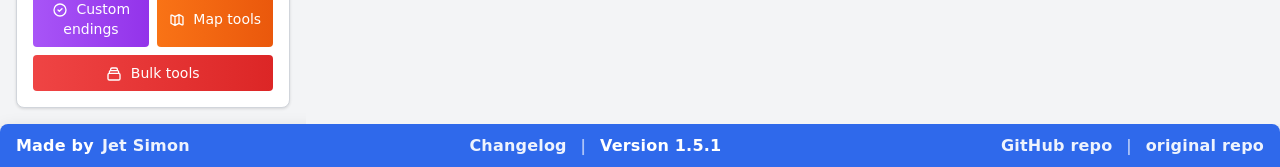
==== commit deeda69b: "Readability fixes" ====
--- a/index.html
+++ b/index.html
@@ -817,18 +817,29 @@
         .hover\:bg-blue-600:hover { background-color: var(--control-primary-hover) !important; }
         .hover\:bg-blue-700:hover { background-color: var(--gradient-to-blue-hover) !important; }
 
-        .bg-green-500 { background-color: var(--accent-green) !important; color: #ffffff !important; }
+        .bg-green-500 { background-color: var(--accent-green) !important; color: #111827 !important; }
         .hover\:bg-green-600:hover { background-color: var(--gradient-to-green) !important; }
 
-        .bg-red-500 { background-color: var(--accent-red) !important; color: #ffffff !important; }
+        .bg-red-500 { background-color: var(--accent-red) !important; color: #111827 !important; }
         .hover\:bg-red-600:hover { background-color: var(--gradient-to-red) !important; }
 
-        .bg-indigo-500 { background-color: var(--card-border-indigo) !important; color: #ffffff !important; }
+        .bg-amber-500,
+        .bg-emerald-600,
+        .bg-teal-500,
+        .bg-cyan-600,
+        .bg-orange-500,
+        .bg-rose-500,
+        .bg-purple-500,
+        .bg-indigo-500 {
+            color: #111827 !important;
+        }
+
+        .bg-indigo-500 { background-color: var(--card-border-indigo) !important; color: #111827 !important; }
         .hover\:bg-indigo-600:hover { background-color: #6366f1 !important; }
         .bg-indigo-600 { background-color: #6366f1 !important; color: #ffffff !important; }
 
         .bg-gray-500 { background-color: var(--control-bg) !important; color: var(--control-text) !important; }
-        .bg-gray-500.hover\:bg-gray-600:hover { background-color: var(--control-bg-hover) !important; color: #ffffff !important; }
+        .bg-gray-500.hover\:bg-gray-600:hover { background-color: var(--control-bg-hover) !important; color: var(--control-text) !important; }
         .bg-gray-800 { background-color: var(--brand-start) !important; color: var(--header-contrast) !important; }
 
         .focus\:border-blue-500:focus { border-color: var(--utility-input-focus) !important; }
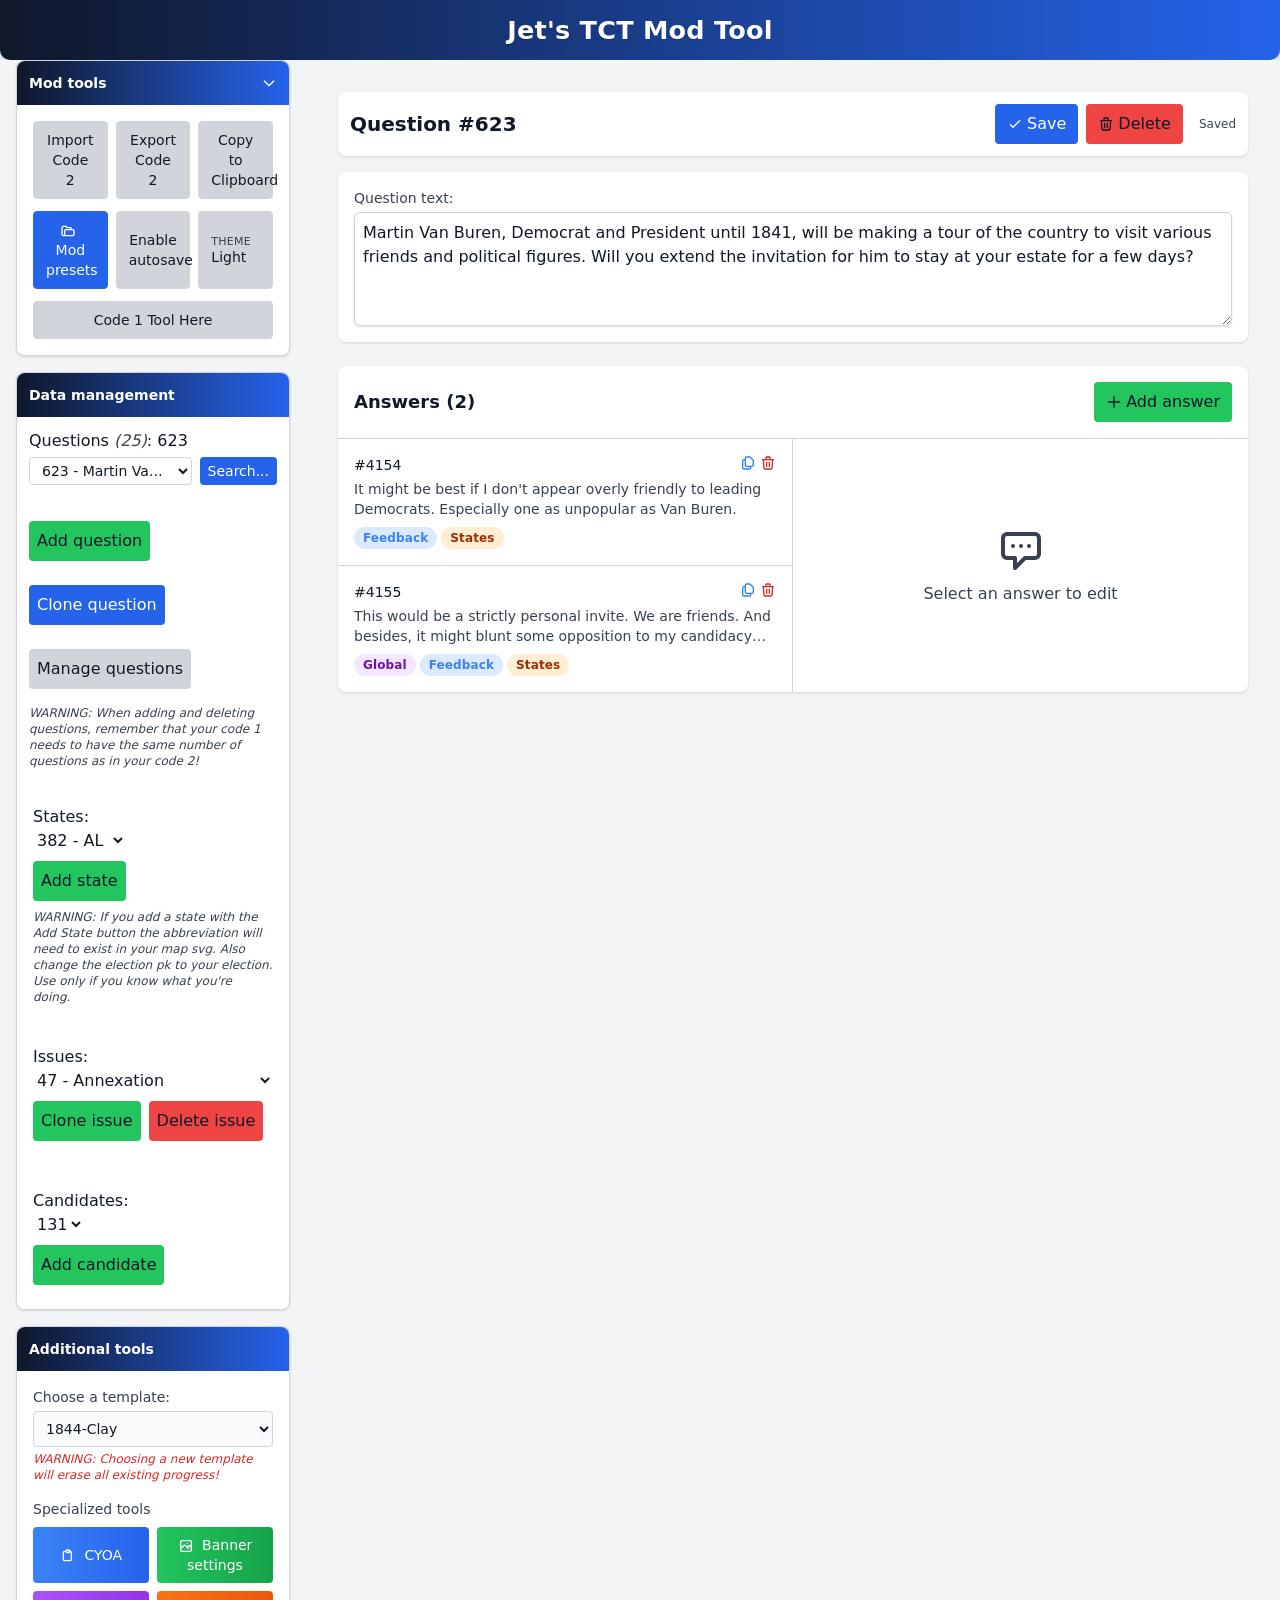
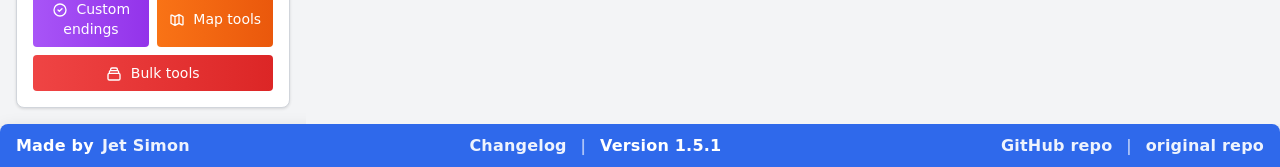
==== commit b5946203: "Autosave optimizations" ====
--- a/index.html
+++ b/index.html
@@ -66,6 +66,112 @@
 
         .mt-2 select {
             background: var(--muted-surface);
+        }
+
+        /* candidate banner/footer */
+        .tct-banner-preview {
+            font-family: Arial, "Helvetica Neue", Helvetica, sans-serif;
+            font-size: 62.5%;
+            box-sizing: border-box;
+            background-color: #BFE6FF;
+            border: 3px solid #C9C9C9;
+            height: 190px;
+            text-align: center;
+            position: relative;
+            overflow: hidden;
+            display: grid;
+            grid-template-columns: 1fr 295px 1fr;
+            align-items: center;
+            padding: 5px;
+        }
+
+        .tct-banner-preview * {
+            box-sizing: border-box;
+        }
+
+        .tct-banner-preview .tct_banner_pic {
+            border: 3px double #C9C9C9;
+            background-color: #EFEFEF;
+            color: #666;
+            font-size: 1.2em;
+            display: flex;
+            align-items: center;
+            justify-content: center;
+            overflow: hidden;
+            height: 170px;
+            width: auto;
+            min-width: 9em;
+            max-width: 100%;
+            margin: 0 8px;
+        }
+
+        .tct-banner-preview .tct_banner_pic img {
+            height: 100%;
+            width: auto;
+            max-width: 100%;
+            object-fit: contain;
+            display: block;
+        }
+
+        .tct-banner-preview #candidate_pic {
+            justify-self: end;
+        }
+
+        .tct-banner-preview #running_mate_pic {
+            justify-self: start;
+        }
+
+        .tct-banner-preview .inner_window_sign_display {
+            position: relative;
+            width: 295px;
+            height: 170px;
+            background-color: #F8F8F8;
+            border-style: double;
+            border-width: 3px;
+            border-color: #C9C9C9;
+        }
+
+        .tct-banner-preview #progress_bar {
+            margin: 2.5em auto 1.4em;
+        }
+
+        .tct-banner-preview #progress_bar h3 {
+            margin: 0;
+            font-size: 1.6em;
+            font-weight: 700;
+            color: #000;
+            white-space: nowrap;
+        }
+
+        .tct-banner-preview #campaign_sign {
+            background-color: #0000D1;
+            border: .5em solid #700016;
+            width: 90%;
+            margin: 0 auto;
+            text-align: center;
+        }
+
+        .tct-banner-preview #campaign_sign p {
+            margin: .1em;
+            color: #FFF;
+            font-size: 3.2em;
+            padding: .2em;
+            font-weight: 700;
+            line-height: .5em;
+            white-space: nowrap;
+            overflow: hidden;
+            text-overflow: ellipsis;
+        }
+
+        @media (max-width: 560px) {
+            .tct-banner-preview {
+                padding: 3px;
+            }
+
+            .tct-banner-preview .tct_banner_pic {
+                min-width: 0;
+                margin: 0 3px;
+            }
         }
 
         .mt-2 textarea {
@@ -1028,6 +1134,7 @@
     </div>
 
     <script src="js/db.js"></script>
+    <script src="js/autosave.js"></script>
     <script src="js/engine.js"></script>
     <script src="js/base.js"></script>
     <script src="js/components/editor.js"></script>
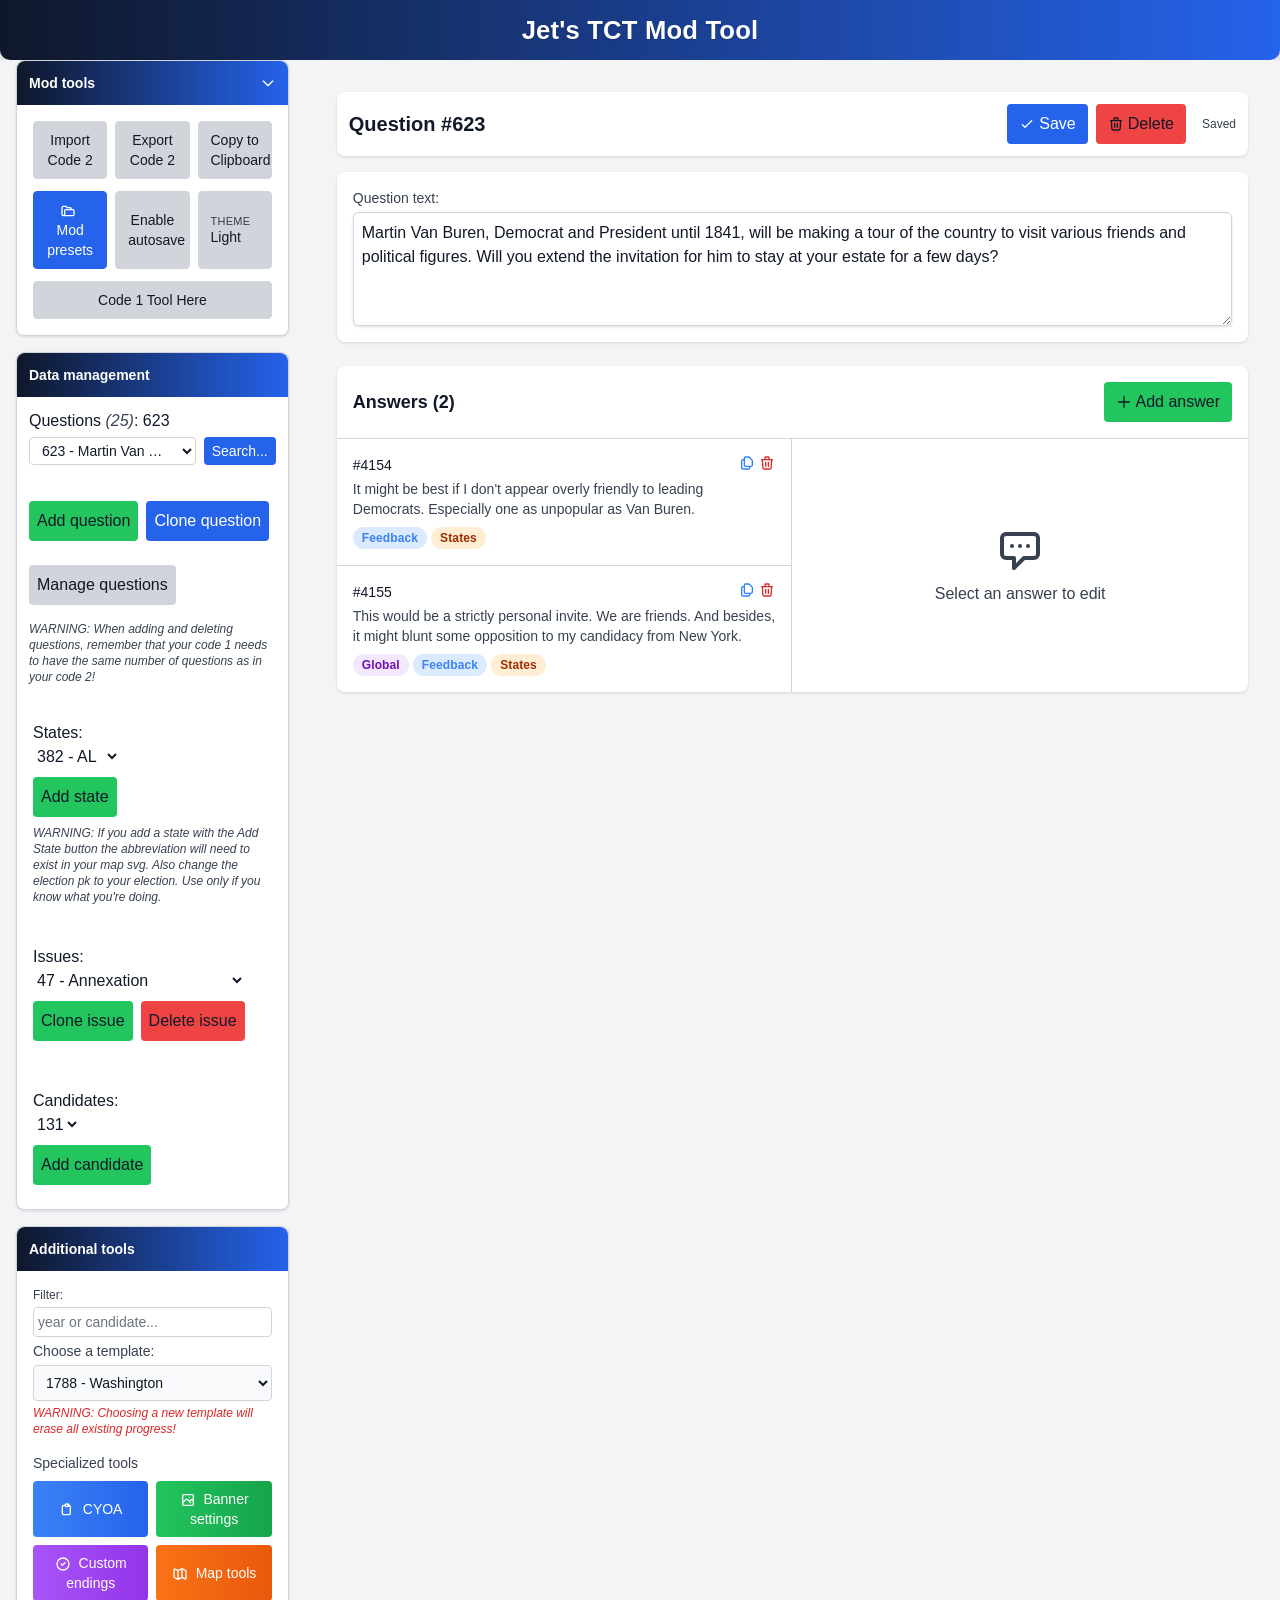
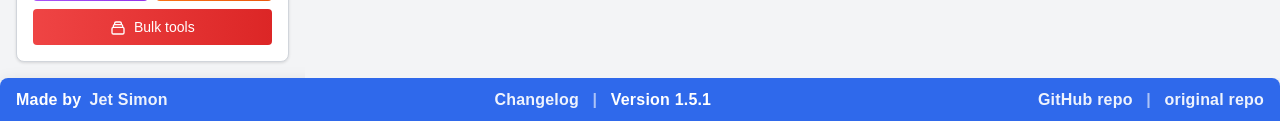
==== commit 16b63b15: "Updates to map rendering" ====
--- a/index.html
+++ b/index.html
@@ -1136,6 +1136,8 @@
     <script src="js/db.js"></script>
     <script src="js/autosave.js"></script>
     <script src="js/engine.js"></script>
+    <script src="js/mapview.js"></script>
+    <script src="js/components/mapBinder.js"></script>
     <script src="js/base.js"></script>
     <script src="js/components/editor.js"></script>
     <script src="js/components/pickers.js"></script>
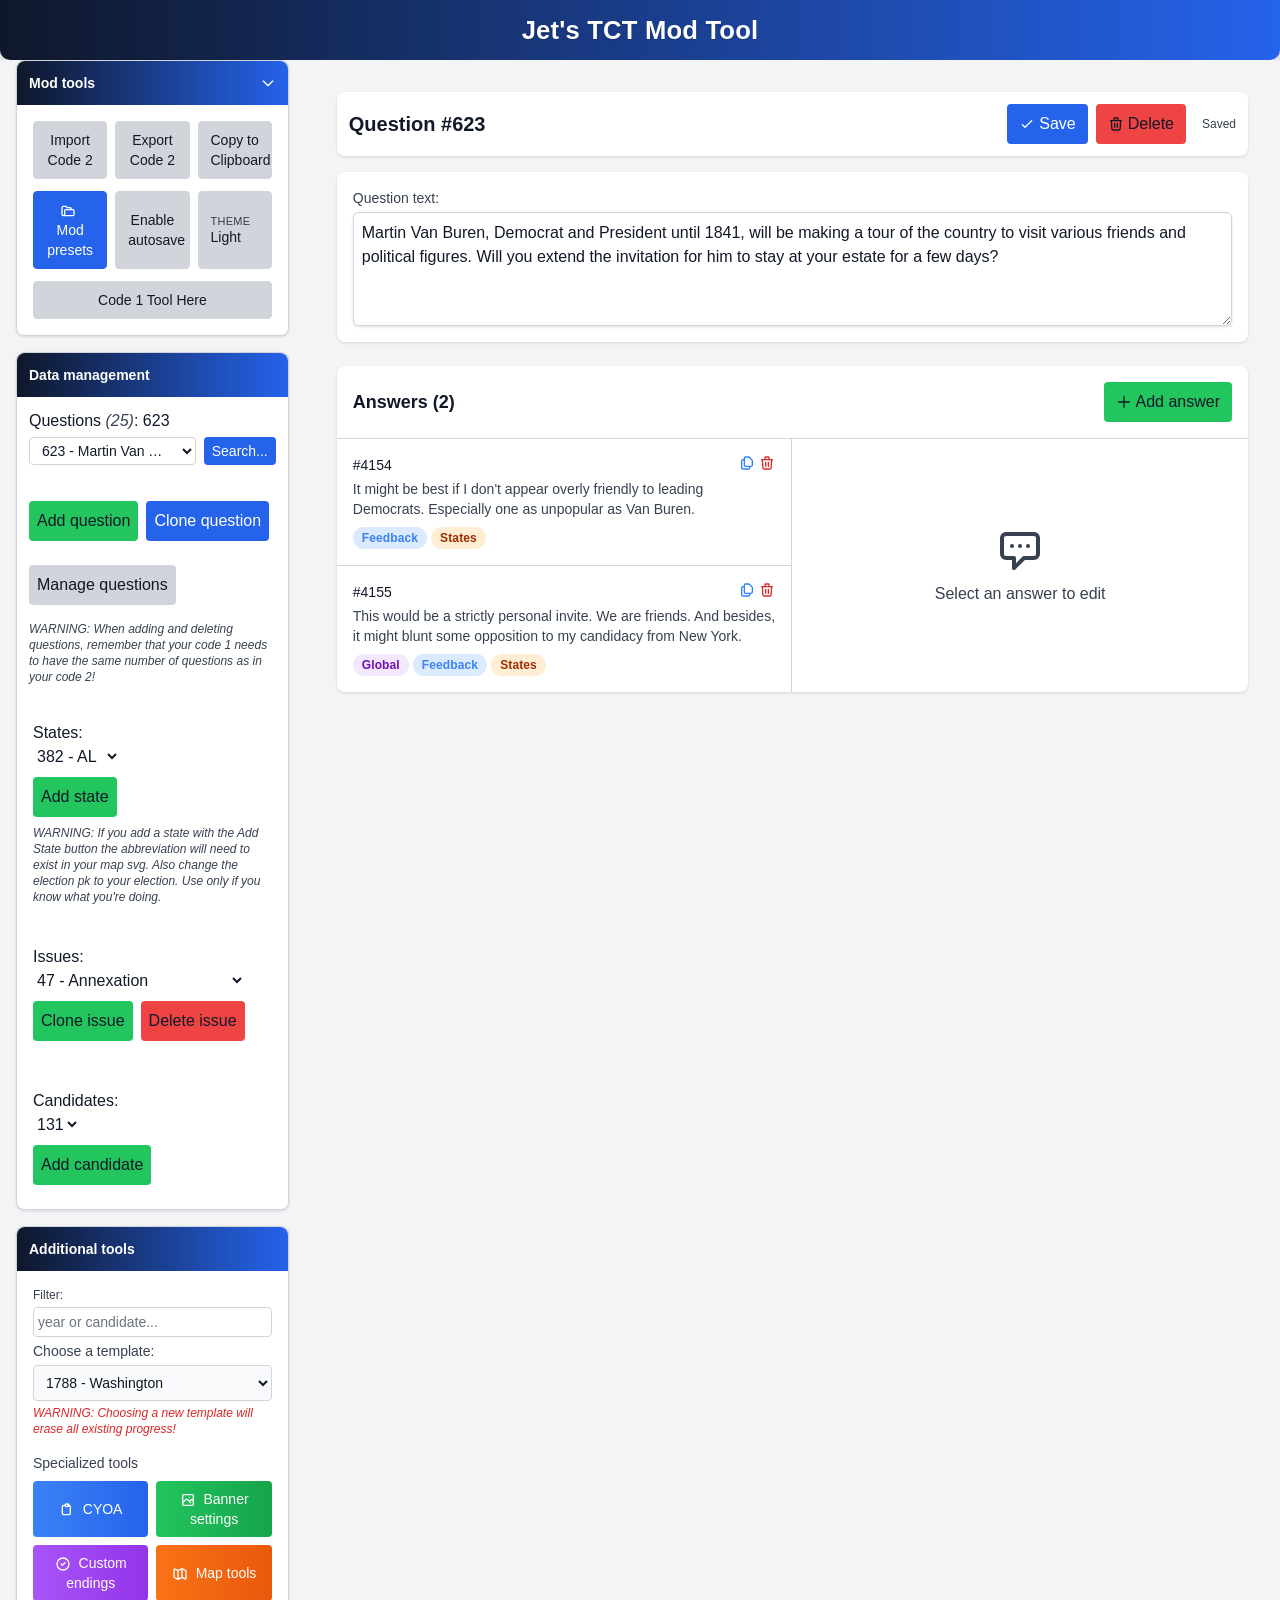
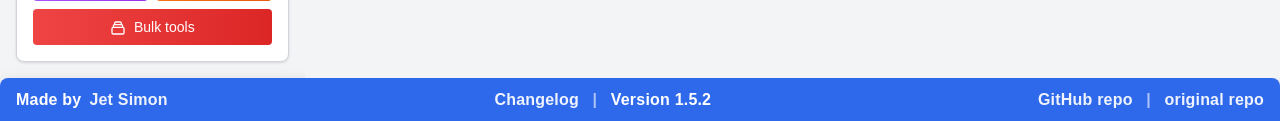
==== commit 1e6c92d3: "Bumping to 1.5.2" ====
--- a/index.html
+++ b/index.html
@@ -1123,7 +1123,7 @@
         <div class="footer-center">
             <a href="./changelog.html">Changelog</a>
             <span class="sep">|</span>
-            <span>Version 1.5.1</span>
+            <span>Version 1.5.2</span>
         </div>
 
         <div class="footer-right">
